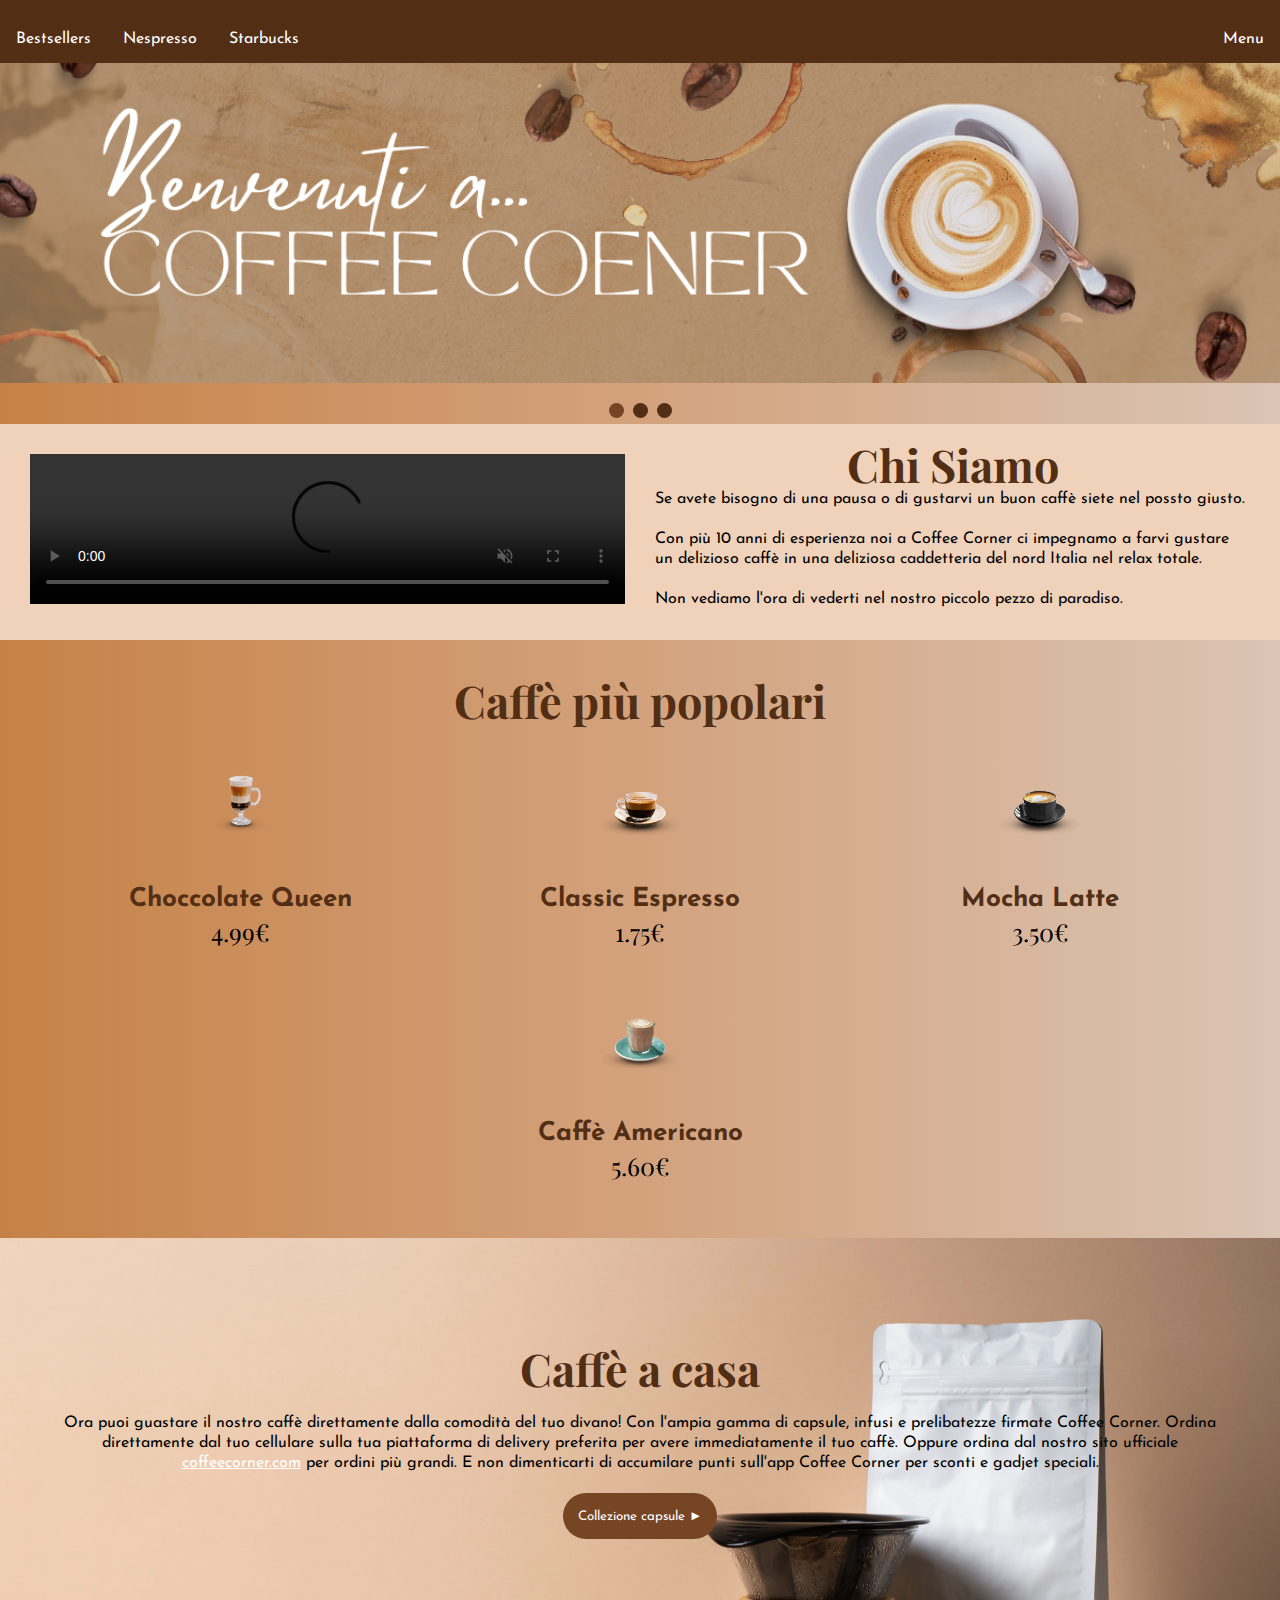
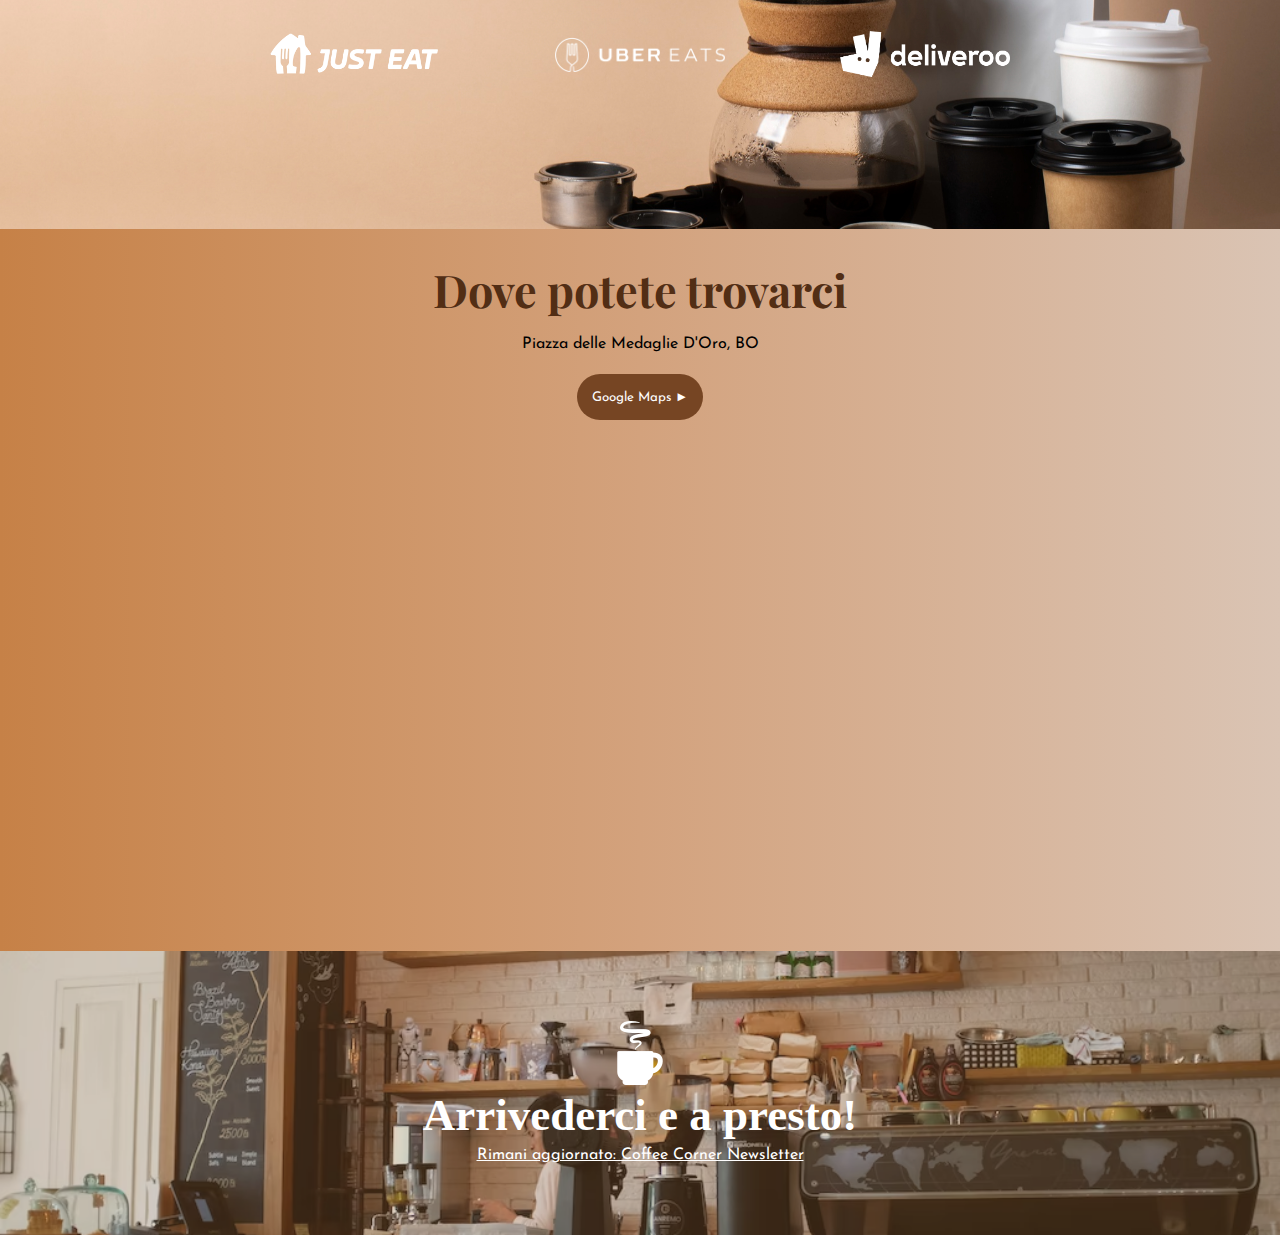
==== index.html @ 94ed74a2 "Add files via upload" ====
<!DOCTYPE html>
<html lang="it">
  <head>
    <title>Coffee Corner</title>
    <meta charset="utf-8" />
    <link rel="stylesheet" href="style.css">
    <link rel="icon" type="image/x-icon" href="IMMAGINI/favicon.png">
    <meta name="description" content="Inizia la tua giornata con il caffè giusto!" />
    <meta name="keywords" content="coffee, coffee shop, espresso" />
    <meta name="author" content="Riitano Noemi" />
    <meta name="viewport" content="width=device-width, initial-scale=1" />
    <link rel="preconnect" href="https://fonts.googleapis.com">
    <link rel="preconnect" href="https://fonts.gstatic.com" crossorigin>
    <link href="https://fonts.googleapis.com/css2?family=Josefin+Sans&family=Montserrat&family=Playfair+Display:wght@700&display=swap" 
    rel="stylesheet">
  </head>


  <body>
    <div class="topnav">
      <a href="#coffes">Bestsellers</a>
      <a href="https://www.nespresso.com/" target="_blank">Nespresso</a>
      <a href="https://www.starbucks.com/" target="_blank">Starbucks</a>
      <a
        href="https://www.starbucks.com/menu"
        target="_blank"
        style="float: right"
        >Menu</a
      >
    </div>

<!----------SLIDESHOW---------->
<div class="slideshow-container">
  <!----------IMG 1---------->
  <div class="mySlides fade">
    <img src="IMMAGINI/ad_1.png" style="width: 100%" />
  </div>
  <!----------IMG 2---------->
  <div class="mySlides fade">
    <img src="IMMAGINI/ad_2.png" style="width: 100%" />
  </div>
  <!----------IMG 3---------->
  <div class="mySlides fade">
    <img src="IMMAGINI/ad_3.png" style="width: 100%" />
  </div>
</div>

<br />
<!-- puntini -->
<div style="text-align: center">
  <span class="dot"></span>
  <span class="dot"></span>
  <span class="dot"></span>
</div>
</div>
</div>
</div>

<!----------CHI SIAMO---------->
<div class="container">
  <div class="card">
    <video width="400" controls loop autoplay muted>
      <source src="VIDEO/coffee_shop.mp4" type="video/mp4" />
  </div>
  <div class="card">
    <h1>Chi Siamo</h1>
  <p>
    Se avete bisogno di una pausa o di gustarvi un buon caffè siete nel
    possto giusto. <br /><br />
    Con più 10 anni di esperienza noi a Coffee Corner ci impegnamo a
    farvi gustare un delizioso caffè in una deliziosa caddetteria del
    nord Italia nel relax totale. <br /><br />
    Non vediamo l'ora di vederti nel nostro piccolo pezzo di paradiso.
  </p>
  </div>
</div>

    <!----------CAFFE' PIU' VENDUTI---------->
    <div id="coffes" class="wrapper">
      <h1 >Caffè più popolari</h1>
      <div class="team">
        <!----------QUEEN---------->
        <div class="team_member">
          <div class="team_img">
            <img src="IMMAGINI/queen.png" alt="Coffee" />
          </div>
          <h3>Choccolate Queen</h3>
          <p class="role">4.99€</p>
        </div>
        <!----------ESPRESSO---------->
        <div class="team_member">
          <div class="team_img">
            <img src="IMMAGINI/espresso.png" alt="Coffee" />
          </div>
          <h3>Classic Espresso</h3>
          <p class="role">1.75€</p>
        </div>
        <!----------MOCHA---------->
        <div class="team_member">
          <div class="team_img">
            <img src="IMMAGINI/mocha.png" alt="Coffee" />
          </div>
          <h3>Mocha Latte</h3>
          <p class="role">3.50€</p>
        </div>
        <!----------AMERICANO---------->
        <div class="team_member">
          <div class="team_img">
            <img src="IMMAGINI/americano.png" alt="Coffee" />
          </div>
          <h3>Caffè Americano</h3>
          <p class="role">5.60€</p>
        </div>
      </div>
    </div>

  <!--CAFFE' A CASA-->
<div class="caffè_a_casa_colorbox">
  <br>
  <br>
  <br>
  <h1>Caffè a casa</h1>
  <br>
  <p>Ora puoi guastare il nostro caffè direttamente dalla comodità del tuo divano!
    Con l'ampia gamma di capsule, infusi e prelibatezze firmate Coffee Corner.
  Ordina direttamente dal tuo cellulare sulla tua piattaforma di delivery preferita per avere immediatamente il tuo caffè.
Oppure ordina dal nostro sito ufficiale <a class="newsletter" href="#">coffeecorner.com</a> per ordini più grandi.
E non dimenticarti di accumilare punti sull'app Coffee Corner per sconti e gadjet speciali.</p>
    <button><a style="text-decoration:none" target="_blank" href="https://www.lorespresso.com/it_it/shop/capsule?DISCOUNT=XX&MOV=XX&code=XX&gclid=CjwKCAiAv9ucBhBXEiwA6N8nYHxG2RmeuR5CRKIjn4YE0I_FZyHvmH-4nU0GjjiSO6xHUiOSEIzsfBoC-EEQAvD_BwE&gclsrc=aw.ds">Collezione capsule ►</a></button>
    <!----------DELIVERY---------->
  <div class="container_3-col">
    <div>
      <img class="img_delivery" src="IMMAGINI/justeat.png" alt="">
    </div>
    <div>
      <img class="img_delivery" src="IMMAGINI/ubereats.png" alt="">
    </div>
    <div>
      <img class="img_delivery" src="IMMAGINI/deliveroo.png" alt="">
    </div>
  </div>
</div>

<!----------MAPPA---------->
<div class="mappa">
  <h1>Dove potete trovarci</h1>
  <br>
  <p>Piazza delle Medaglie D'Oro, BO</p>
  <button><a style="text-decoration:none" target="_blank" href="https://www.google.com/maps?ll=44.505899,11.342854&z=16&t=m&hl=en&gl=IT&mapclient=embed&cid=10503315564962509088">Google Maps ►</a></button>
  <iframe class="googlemap" src="https://www.google.com/maps/embed?pb=!1m18!1m12!1m3!1d3816.095146731178!2d11.340342778188882!3d44.505005464408306!2m3!1f0!2f0!3f0!3m2!1i1024!2i768!4f13.1!3m3!1m2!1s0x477fd49ebdb4fdd5%3A0x91c345db7d6bf120!2sA%20Cafe!5e0!3m2!1sen!2sit!4v1670884365752!5m2!1sen!2sit" 
    width="1500" 
    height="500" 
    style="border:0;" 
    allowfullscreen="" 
    loading="lazy" 
    referrerpolicy="no-referrer-when-downgrade">
  </iframe>
</div>

    <!----------FOOTER---------->
    <div class="footer">
      <br />
      <br />
      <img
        class="footer_img"
        src="IMMAGINI/favicon_white.png"
        alt="caffetteria"
      />
      <h2 class="footer_title">Arrivederci e a presto!</h2>
      <a class="newsletter" href="newsletter.html" target="_blank"
        >Rimani aggiornato: Coffee Corner Newsletter</a
      >
    </div>

    <script>
      var slideIndex = 0;
      showSlides();

      function showSlides() {
        var i;
        var slides = document.getElementsByClassName("mySlides");
        var dots = document.getElementsByClassName("dot");
        for (i = 0; i < slides.length; i++) {
          slides[i].style.display = "none";
        }
        slideIndex++;
        if (slideIndex > slides.length) {
          slideIndex = 1;
        }
        for (i = 0; i < dots.length; i++) {
          dots[i].className = dots[i].className.replace(" active", "");
        }
        slides[slideIndex - 1].style.display = "block";
        dots[slideIndex - 1].className += " active";
        setTimeout(showSlides, 5000); // Change image every 2 seconds
      }
    </script>

  </body>
</html>
---- style.css ----
* {
  margin: 0;
  padding: 0;
  box-sizing: border-box;
}
html {
  scroll-behavior: smooth;
}
body {
  font-family: "Josefin Sans", sans-serif;
  font-size: 17x;
  line-height: 20px;
  margin: 0;
  background-image: linear-gradient(
    to right,
    #c68147,
    #cd9262,
    #d3a27d,
    #d7b398,
    #dac4b4
  );
}
/*----------COLORBOX----------*/
.caffè_a_casa_colorbox {
  padding: 60px;
  height: auto;
  background: url("IMMAGINI/packaging.jpg") no-repeat center;
  background-size: cover;
  text-align: center;
}
.colorbox_chi_siamo {
  height: auto;
  background-color: #f0d2ba;
  padding-top: 70px;
}

/*----------TESTO----------*/
h1 {
  font-family: Playfair Display;
  font-size: 45px;
  text-align: center;
  color: #522e15;
  margin-bottom: 15px;
}
/*----------VIDEO----------*/
video {
  width: 100%;
  height: auto;
}
/*----------BUTTON----------*/
button {
  background-color: #764523;
  padding: 15px;
  margin-top: 20px;
  border: none;
  border-radius: 50px;
}
button:hover {
  background-color: #f0d2ba;
}
a {
  color: #fff;
  font-family: Josefin Sans;
}
a:hover {
  color: #522e15;
}
/*----------TOPNAV----------*/
.topnav {
  overflow: hidden;
  background-color: #522e15;
}
.topnav a {
  margin-top: 15px;
  float: left;
  display: block;
  color: #fff;
  text-align: center;
  padding: 14px 16px;
  text-decoration: none;
}
.topnav a:hover {
  color: #f0d2ba;
}
/*----------2 COLUMN----------*/
.container_2-col div {
  box-sizing: border-box;
  padding: 4%;
}
.col-1,
.col-2 {
  width: 50%;
  float: left;
}
/*----------3 COLUMN----------*/
.container_3-col div {
  box-sizing: border-box;
  padding: 4%;
}
.left-col,
.center-col,
.right-col {
  width: 33%;
  float: left;
  height: 40px;
  margin-bottom: 70px;
}
/*----------CHI SIAMO----------*/
.container {
  background-color: #f0d2ba;
  width: auto;
  height: auto;
  display: flex;
  flex-direction: row;
  gap: 30px;
  padding: 30px;
}
.card {
  width: auto;
  height: auto;
}
video {
  width: 100%;
  height: auto;
}
/*----------DELIVERY----------*/
.container_3-col {
  width: auto;
  height: auto;
  display: flex;
  flex-direction: row;
  gap: 30px;
  padding: 50px;
  justify-content: center;
  align-items: center;
}
.card {
  width: 100%;
  height: auto;
}
.img_delivery {
  width: 170px;
}
/*---------------- slideshow ----------------*/
.mySlides {
  display: none;
}
img {
  vertical-align: middle;
}
/* Slideshow container */
.slideshow-container {
  width: 100%;
  position: relative;
  margin: auto;
}

/* Caption text */
.text {
  color: #f2f2f2;
  font-size: 15px;
  padding: 8px 12px;
  position: absolute;
  bottom: 8px;
  width: 100%;
  text-align: center;
}
.slide_title {
  color: #f2f2f2;
  font-size: 80px;
  padding: 8px 12px;
  position: absolute;
  top: 8px;
  width: 100%;
  text-align: center;
}
/* The dots/bullets/indicators */
.dot {
  height: 15px;
  width: 15px;
  margin: 0 2px;
  background-color: #522e15;
  border-radius: 50%;
  display: inline-block;
  transition: background-color 0.6s ease;
}
.active {
  background-color: #764523;
}
/* Fading animation */
.fade {
  -webkit-animation-name: fade;
  -webkit-animation-duration: 1.5s;
  animation-name: fade;
  animation-duration: 1.5s;
}

/*----------BEST SELLER COFFEES----------*/
.wrapper {
  margin-top: 50px;
}
.wrapper h1 {
  font-family: Playfair Display;
  font-size: 45px;
  margin-bottom: 60px;
  text-align: center;
}
.team {
  display: flex;
  justify-content: center;
  width: auto;
  text-align: center;
  flex-wrap: wrap;
}
.team .team_member {
  margin: 50px;
  margin-bottom: 30px;
  width: 300px;
  padding: 20px;
  line-height: 20px;
  color: black;
  position: relative;
}
.team .team_member h3 {
  color: #522e15;
  font-size: 26px;
  margin-top: 50px;
}
.team .team_member p.role {
  color: #000;
  margin: 12px 0;
  font-size: 25px;
  font-family: Playfair Display;
}
.team .team_member .team_img {
  position: absolute;
  top: -50px;
  left: 50%;
  transform: translateX(-50%);
  width: 100px;
  height: 100px;
}
.team .team_member .team_img img {
  width: 100px;
  height: auto;
  padding: 5px;
}
/*----------MAPPA----------*/
.mappa {
  padding-top: 50px;
  padding-top: 50px;
  padding-bottom: 0px;
  text-align: center;
}
.googlemap {
  margin-top: 25px;
  width: 100%;
}
/*----------FOOTER----------*/
.footer {
  padding-left: 20px;
  padding-right: 20px;
  padding-top: 30px;
  padding-bottom: 70px;
  margin-top: 0px;
  text-align: center;
  height: auto;
  background: url("IMMAGINI/coffe_shop_wlights2.png") no-repeat center;
  background-size: cover;
}
.footer_title {
  color: white;
  font-family: Allura;
  font-size: 45px;
  margin: 20px;
}
.newsletter {
  color: white;
  margin-bottom: 30px;
}

@media screen and (max-width: 800px) {
  .leftcolumn,
  .centercolumn,
  .rightcolumn,
  .header,
  .footer,
  .column_1,
  .column_2 {
    width: 100%;
    padding-left: 0px;
  }
}
@media screen and (max-width: 750px) {
  .container {
    flex-direction: column;
  }
  .container_3-col {
    flex-direction: column;
  }
}
@media screen and (max-width: 600px) {
  .topnav a {
    float: none;
    width: 100%;
  }
}
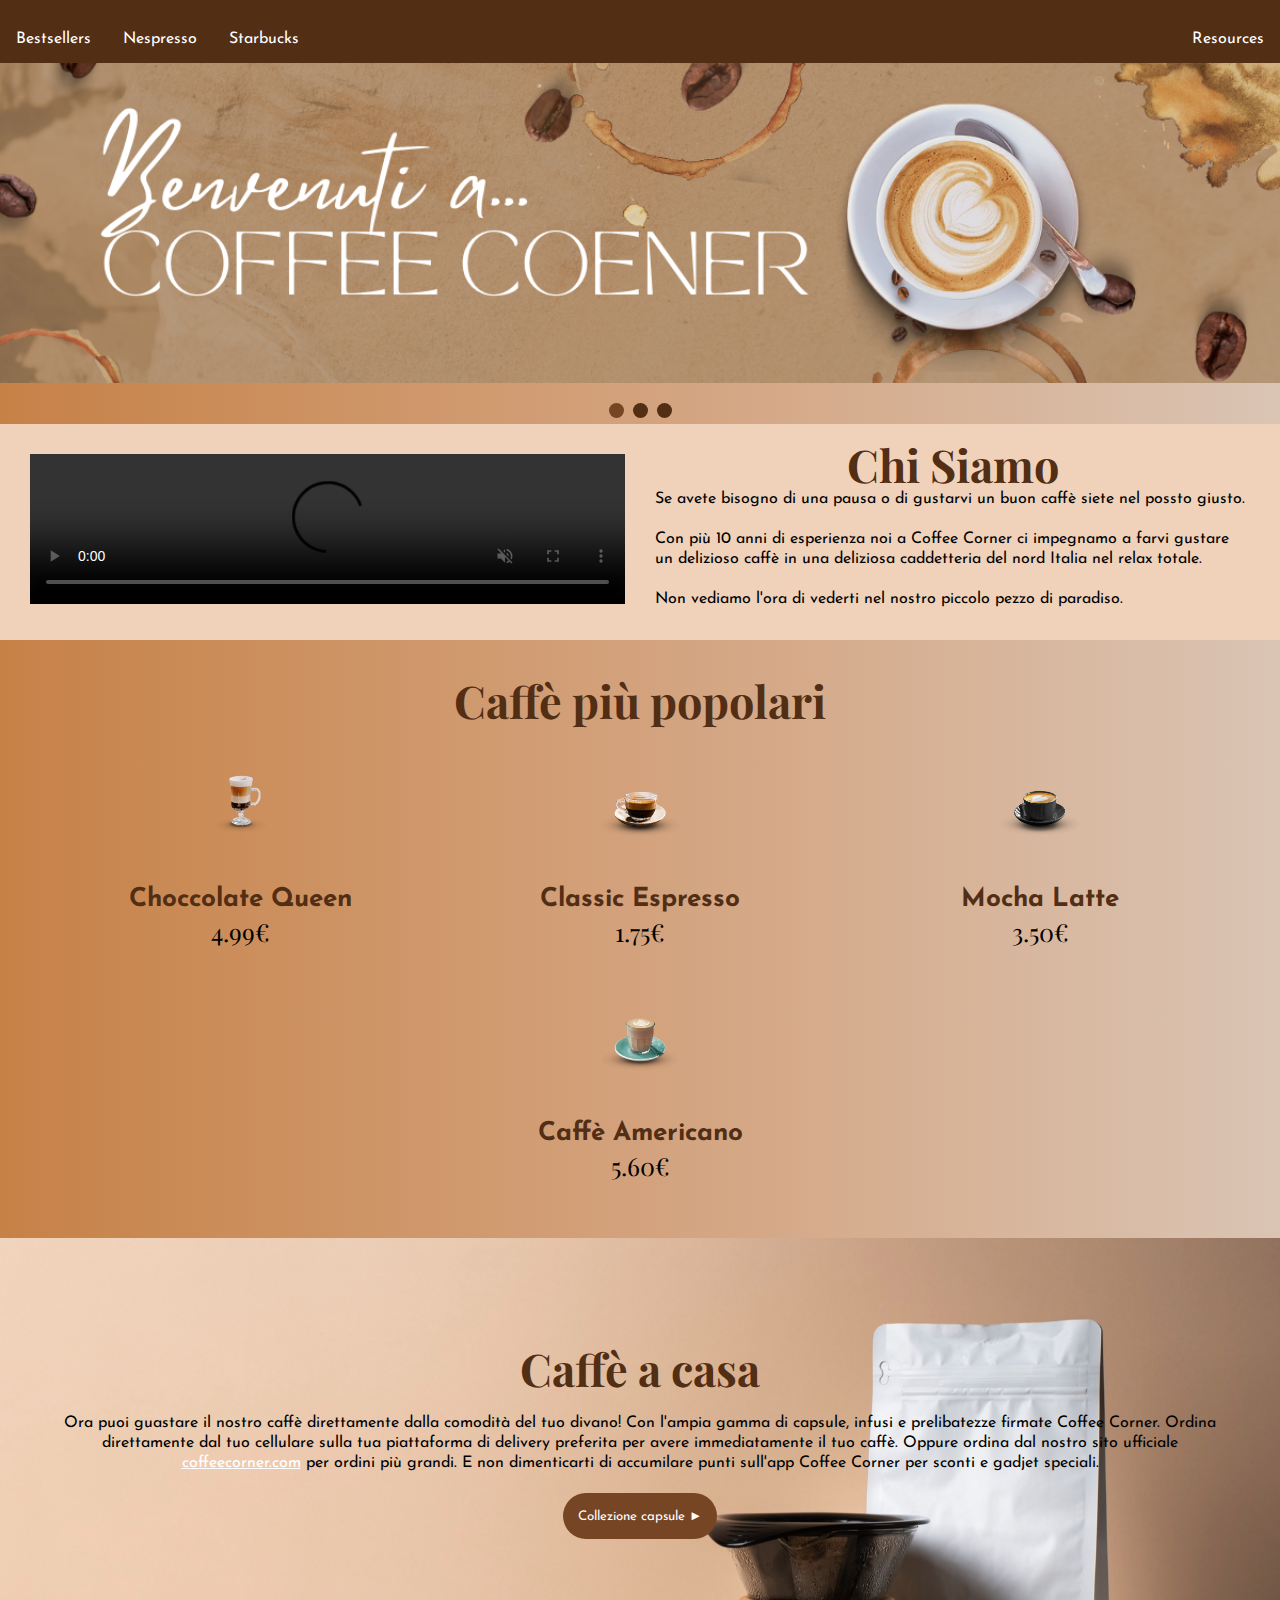
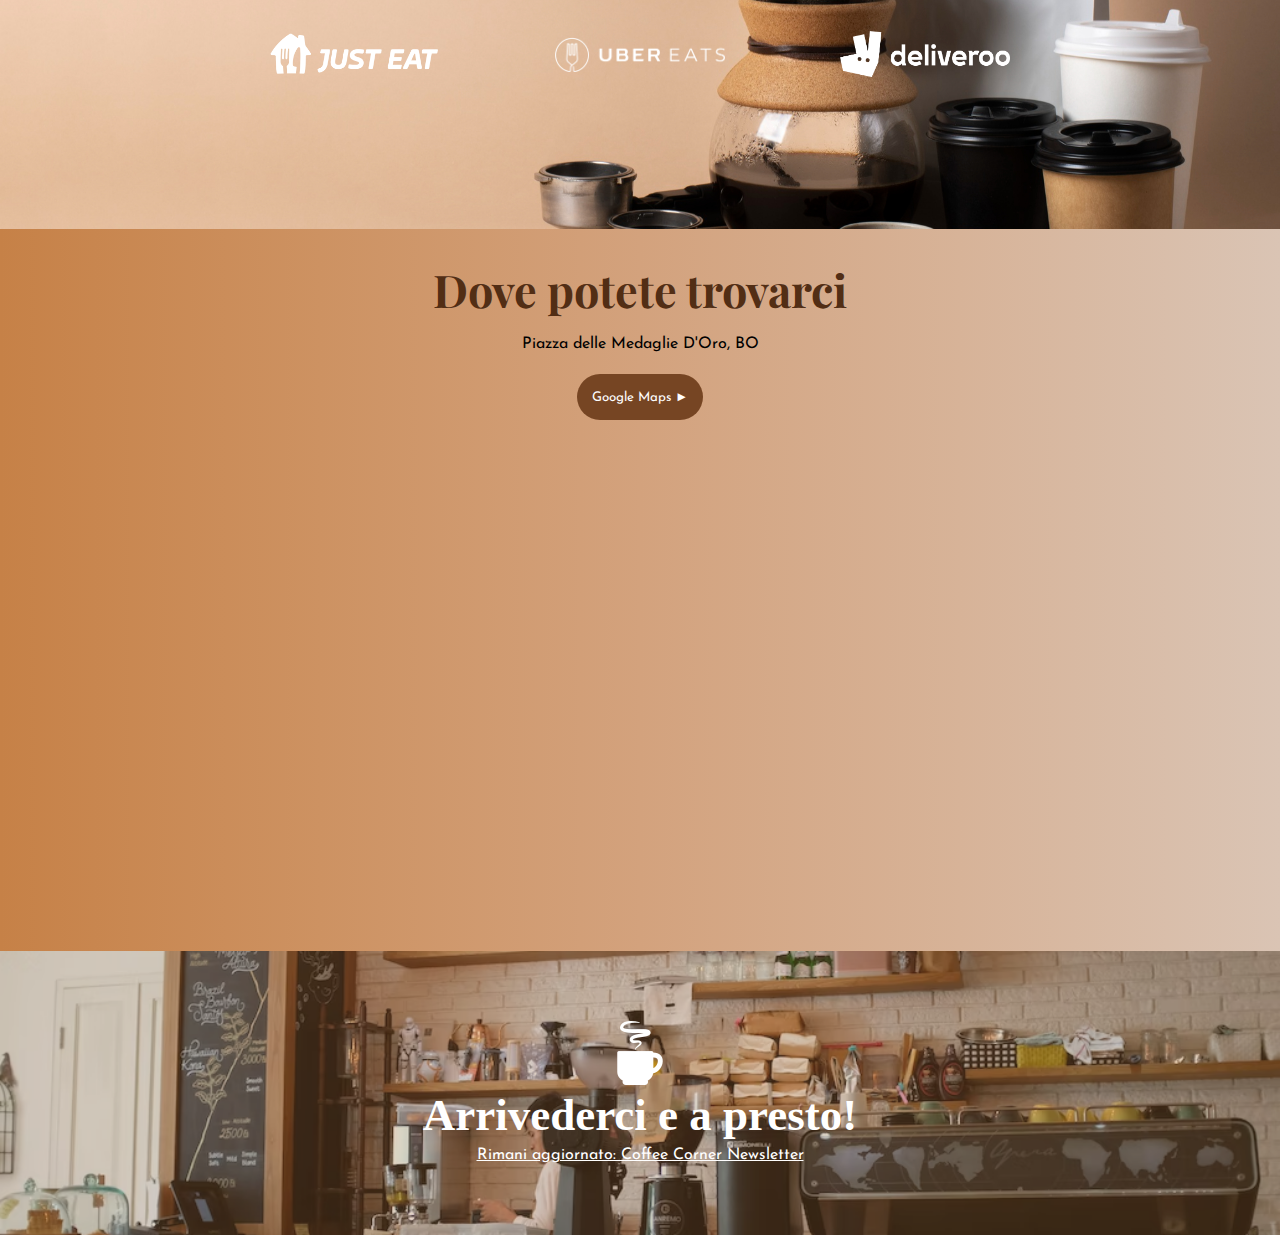
==== commit a532babc: "Update index.html" ====
--- a/index.html
+++ b/index.html
@@ -22,10 +22,10 @@
       <a href="https://www.nespresso.com/" target="_blank">Nespresso</a>
       <a href="https://www.starbucks.com/" target="_blank">Starbucks</a>
       <a
-        href="https://www.starbucks.com/menu"
+        href="showcase/index.html"
         target="_blank"
         style="float: right"
-        >Menu</a
+        >Resources</a
       >
     </div>
 
